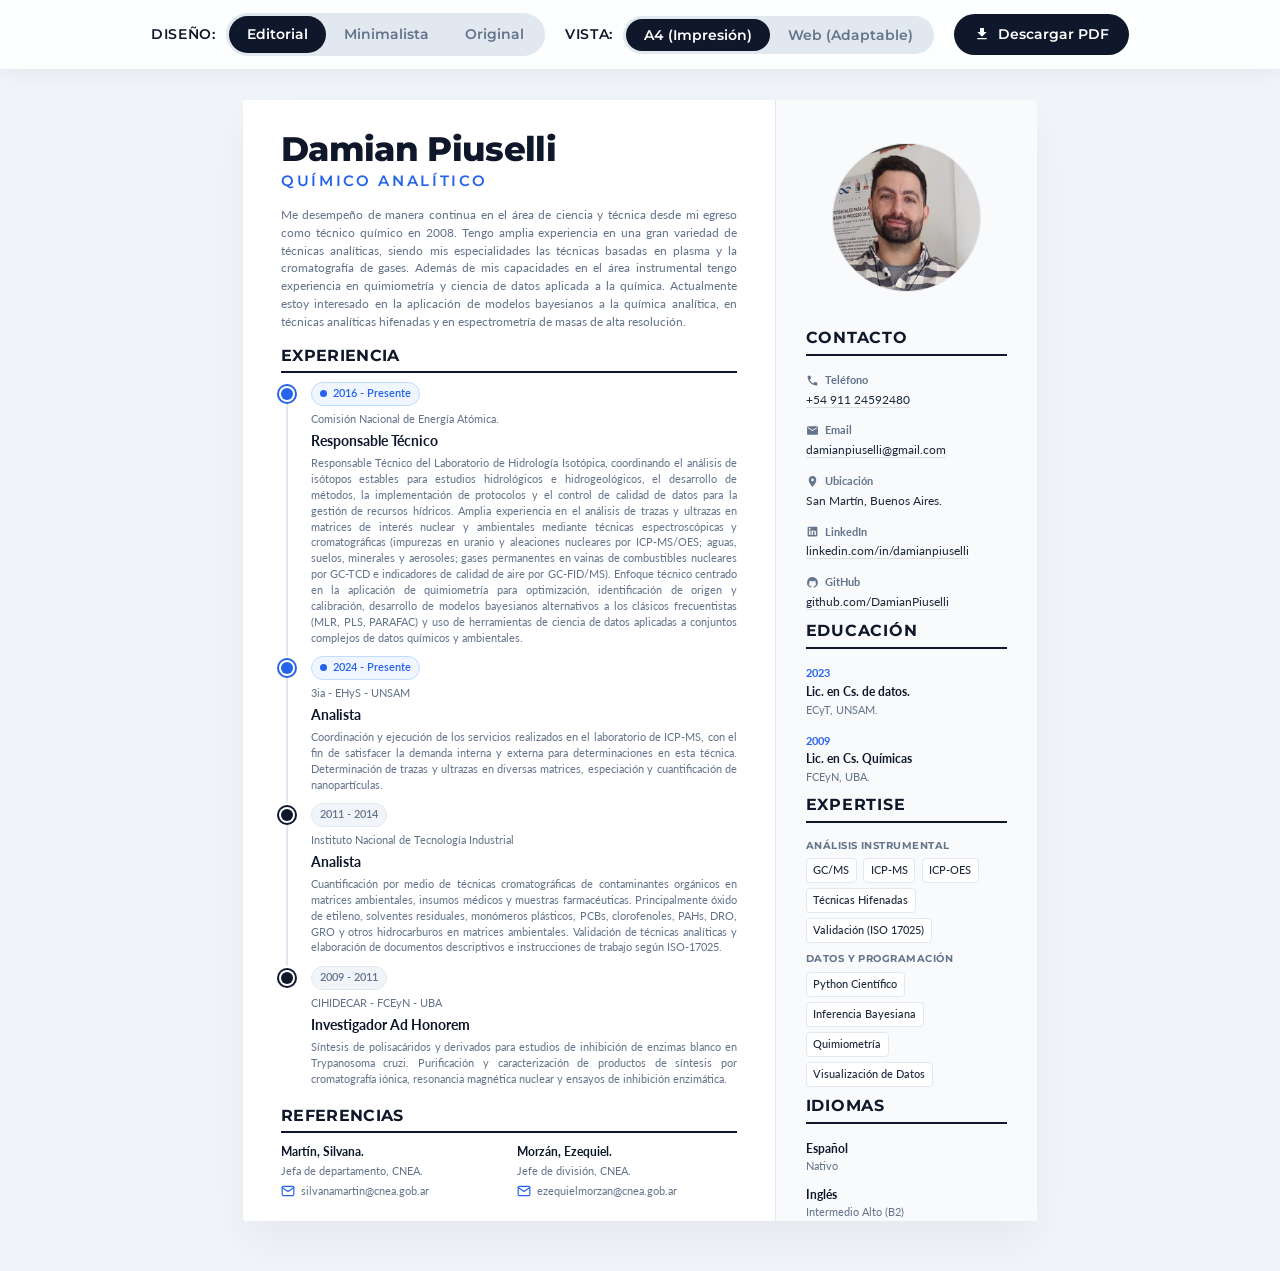
==== index.html @ 7c18640b "feat: update CNEA job title and description in all templates" ====
<!DOCTYPE html>
<html lang="es">
<head>
  <meta charset="UTF-8">
  <meta name="viewport" content="width=device-width, initial-scale=1.0">
  <title>Damian Piuselli - CV</title>
  <meta name="description" content="CV de Damian Piuselli - Químico Analítico. Formato editorial asimétrico de dos columnas limpias sin fondos pesados.">
  <meta name="author" content="Damian Piuselli">
  
  <!-- Fonts -->
  <link rel="preconnect" href="https://fonts.googleapis.com">
  <link rel="preconnect" href="https://fonts.gstatic.com" crossorigin>
  <link href="https://fonts.googleapis.com/css2?family=Lato:ital,wght@0,300;0,400;0,700;1,400&family=Montserrat:wght@400;500;600;700;800&display=swap" rel="stylesheet">
  
  <!-- Custom Stylesheet -->
  <link rel="stylesheet" href="style.css">
</head>
<body>

  <!-- Controls Panel (Hidden in print) -->
  <div class="control-panel no-print" id="controlPanel">
    <!-- Design Switcher -->
    <div class="control-group">
      <span class="control-label">Diseño:</span>
      <div class="view-switch">
        <a href="index.html" class="view-btn active" id="btnDesignEditorial">Editorial</a>
        <a href="cv_minimalist.html" class="view-btn" id="btnDesignMinimalist">Minimalista</a>
        <a href="cv_original.html" class="view-btn" id="btnDesignOriginal">Original</a>
      </div>
    </div>

    <!-- View Switcher -->
    <div class="control-group">
      <span class="control-label">Vista:</span>
      <div class="view-switch">
        <button class="view-btn active" id="btnA4" onclick="setViewMode('a4')">A4 (Impresión)</button>
        <button class="view-btn" id="btnWeb" onclick="setViewMode('web')">Web (Adaptable)</button>
      </div>
    </div>



    <!-- Download Button -->
    <a href="cv_editorial.pdf" download="Damian_Piuselli_CV_Editorial.pdf" class="btn-print">
      <svg viewBox="0 0 24 24">
        <path d="M19 9h-4V3H9v6H5l7 7 7-7zM5 18v2h14v-2H5z"/>
      </svg>
      Descargar PDF
    </a>
  </div>

  <!-- CV Wrapper (Controls size of preview/print) -->
  <div class="cv-wrapper mode-a4" id="cvWrapper">
    <main class="cv-container" id="cvContainer" style="font-size: 13.5px;">
      
      <!-- Main Content (Left Column) -->
      <section class="main-content">
        <div class="header-group">
          <!-- Header -->
          <header class="header">
            <h1>Damian Piuselli</h1>
            <div class="title">Químico Analítico</div>
          </header>
          
          <!-- Summary -->
          <p class="summary-text">
            Me desempeño de manera continua en el área de ciencia y técnica desde mi egreso como técnico químico en 2008. Tengo amplia experiencia en una gran variedad de técnicas analíticas, siendo mis especialidades las técnicas basadas en plasma y la cromatografía de gases. Además de mis capacidades en el área instrumental tengo experiencia en quimiometría y ciencia de datos aplicada a la química. Actualmente estoy interesado en la aplicación de modelos bayesianos a la química analítica, en técnicas analíticas hifenadas y en espectrometría de masas de alta resolución.
          </p>
        </div>
        
        <!-- Experience -->
        <section aria-labelledby="heading-experiencia">
          <h2>Experiencia</h2>
          
          <div class="timeline">
            <!-- Experience Item 1 -->
            <article class="timeline-item active-job">
              <div class="job-meta">
                <span class="job-date"><span class="active-badge"></span>2016 - Presente</span>
                <span class="job-company">Comisión Nacional de Energía Atómica.</span>
              </div>
              <h3 class="job-title">Responsable Técnico</h3>
              <p class="job-desc">
                Responsable Técnico del Laboratorio de Hidrología Isotópica, coordinando el análisis de isótopos estables para estudios hidrológicos e hidrogeológicos, el desarrollo de métodos, la implementación de protocolos y el control de calidad de datos para la gestión de recursos hídricos. Amplia experiencia en el análisis de trazas y ultrazas en matrices de interés nuclear y ambientales mediante técnicas espectroscópicas y cromatográficas (impurezas en uranio y aleaciones nucleares por ICP-MS/OES; aguas, suelos, minerales y aerosoles; gases permanentes en vainas de combustibles nucleares por GC-TCD e indicadores de calidad de aire por GC-FID/MS). Enfoque técnico centrado en la aplicación de quimiometría para optimización, identificación de origen y calibración, desarrollo de modelos bayesianos alternativos a los clásicos frecuentistas (MLR, PLS, PARAFAC) y uso de herramientas de ciencia de datos aplicadas a conjuntos complejos de datos químicos y ambientales.
              </p>
            </article>

            <!-- Experience Item 2 -->
            <article class="timeline-item active-job">
              <div class="job-meta">
                <span class="job-date"><span class="active-badge"></span>2024 - Presente</span>
                <span class="job-company">3ia - EHyS - UNSAM</span>
              </div>
              <h3 class="job-title">Analista</h3>
              <p class="job-desc">
                Coordinación y ejecución de los servicios realizados en el laboratorio de ICP-MS, con el fin de satisfacer la demanda interna y externa para determinaciones en esta técnica. Determinación de trazas y ultrazas en diversas matrices, especiación y cuantificación de nanopartículas.
              </p>
            </article>

            <!-- Experience Item 3 -->
            <article class="timeline-item">
              <div class="job-meta">
                <span class="job-date">2011 - 2014</span>
                <span class="job-company">Instituto Nacional de Tecnología Industrial</span>
              </div>
              <h3 class="job-title">Analista</h3>
              <p class="job-desc">
                Cuantificación por medio de técnicas cromatográficas de contaminantes orgánicos en matrices ambientales, insumos médicos y muestras farmacéuticas. Principalmente óxido de etileno, solventes residuales, monómeros plásticos, PCBs, clorofenoles, PAHs, DRO, GRO y otros hidrocarburos en matrices ambientales. Validación de técnicas analíticas y elaboración de documentos descriptivos e instrucciones de trabajo según ISO-17025.
              </p>
            </article>

            <!-- Experience Item 4 -->
            <article class="timeline-item">
              <div class="job-meta">
                <span class="job-date">2009 - 2011</span>
                <span class="job-company">CIHIDECAR - FCEyN - UBA</span>
              </div>
              <h3 class="job-title">Investigador Ad Honorem</h3>
              <p class="job-desc">
                Síntesis de polisacáridos y derivados para estudios de inhibición de enzimas blanco en Trypanosoma cruzi. Purificación y caracterización de productos de síntesis por cromatografía iónica, resonancia magnética nuclear y ensayos de inhibición enzimática.
              </p>
            </article>
          </div>
        </section>
        
        <!-- References -->
        <section aria-labelledby="heading-referencias">
          <h2>Referencias</h2>
          <div class="references-grid">
            <div class="ref-item">
              <div class="ref-name">Martín, Silvana.</div>
              <div class="ref-role">Jefa de departamento, CNEA.</div>
              <div class="ref-email">
                <svg class="ref-email-icon" viewBox="0 0 24 24"><path d="M4 4h16c1.1 0 2 .9 2 2v12c0 1.1-.9 2-2 2H4c-1.1 0-2-.9-2-2V6c0-1.1.9-2 2-2z"></path><polyline points="22,6 12,13 2,6"></polyline></svg>
                <a href="mailto:silvanamartin@cnea.gob.ar">silvanamartin@cnea.gob.ar</a>
              </div>
            </div>
            
            <div class="ref-item">
              <div class="ref-name">Morzán, Ezequiel.</div>
              <div class="ref-role">Jefe de división, CNEA.</div>
              <div class="ref-email">
                <svg class="ref-email-icon" viewBox="0 0 24 24"><path d="M4 4h16c1.1 0 2 .9 2 2v12c0 1.1-.9 2-2 2H4c-1.1 0-2-.9-2-2V6c0-1.1.9-2 2-2z"></path><polyline points="22,6 12,13 2,6"></polyline></svg>
                <a href="mailto:ezequielmorzan@cnea.gob.ar">ezequielmorzan@cnea.gob.ar</a>
              </div>
            </div>
          </div>
        </section>
      </section>

      <!-- Sidebar (Right Column) -->
      <aside class="sidebar">
        <!-- Profile picture -->
        <div class="profile-container">
          <img src="profile.png" alt="Damian Piuselli" class="profile-pic">
        </div>
        
        <!-- Contact Information -->
        <section aria-labelledby="heading-contacto">
          <h2 id="heading-contacto">Contacto</h2>
          
          <div class="contact-item">
            <div class="contact-label">
              <svg class="contact-icon" viewBox="0 0 24 24"><path d="M6.62 10.79c1.44 2.83 3.76 5.14 6.59 6.59l2.2-2.2c.27-.27.67-.36 1.02-.24 1.12.37 2.33.57 3.57.57.55 0 1 .45 1 1V20c0 .55-.45 1-1 1-9.39 0-17-7.61-17-17 0-.55.45-1 1-1h3.5c.55 0 1 .45 1 1 0 1.25.2 2.45.57 3.57.11.35.03.74-.25 1.02l-2.2 2.2z"/></svg>
              <span>Teléfono</span>
            </div>
            <div class="contact-val">
              <a href="tel:+5491124592480" class="copy-link" data-copy="+54 911 24592480" title="Click para copiar">+54 911 24592480</a>
            </div>
          </div>
          
          <div class="contact-item">
            <div class="contact-label">
              <svg class="contact-icon" viewBox="0 0 24 24"><path d="M20 4H4c-1.1 0-1.99.9-1.99 2L2 18c0 1.1.9 2 2 2h16c1.1 0 2-.9 2-2V6c0-1.1-.9-2-2-2zm0 4l-8 5-8-5V6l8 5 8-5v2z"/></svg>
              <span>Email</span>
            </div>
            <div class="contact-val">
              <a href="mailto:damianpiuselli@gmail.com" class="copy-link" data-copy="damianpiuselli@gmail.com" title="Click para copiar">damianpiuselli@gmail.com</a>
            </div>
          </div>
          
          <div class="contact-item">
            <div class="contact-label">
              <svg class="contact-icon" viewBox="0 0 24 24"><path d="M12 2C8.13 2 5 5.13 5 9c0 5.25 7 13 7 13s7-7.75 7-13c0-3.87-3.13-7-7-7zm0 9.5c-1.38 0-2.5-1.12-2.5-2.5s1.12-2.5 2.5-2.5 2.5 1.12 2.5 2.5-1.12 2.5-2.5 2.5z"/></svg>
              <span>Ubicación</span>
            </div>
            <div class="contact-val">San Martín, Buenos Aires.</div>
          </div>

          <div class="contact-item">
            <div class="contact-label">
              <svg class="contact-icon" viewBox="0 0 24 24"><path d="M19 3a2 2 0 0 1 2 2v14a2 2 0 0 1-2 2H5a2 2 0 0 1-2-2V5a2 2 0 0 1 2-2h14m-.5 15.5v-5.3a3.26 3.26 0 0 0-3.26-3.26c-.85 0-1.84.52-2.32 1.3v-1.11h-2.79v8.37h2.79v-4.93c0-.77.62-1.4 1.39-1.4a1.4 1.4 0 0 1 1.4 1.4v4.93h2.79M6.88 8.56a1.68 1.68 0 0 0 1.68-1.68c0-.93-.75-1.69-1.68-1.69a1.69 1.69 0 0 0-1.69 1.69c0 .93.76 1.68 1.69 1.68m1.39 9.94v-8.37H5.5v8.37h2.77z"/></svg>
              <span>LinkedIn</span>
            </div>
            <div class="contact-val">
              <a href="https://www.linkedin.com/in/damianpiuselli" target="_blank">linkedin.com/in/damianpiuselli</a>
            </div>
          </div>

          <div class="contact-item">
            <div class="contact-label">
              <svg class="contact-icon" viewBox="0 0 24 24"><path d="M12 2a10 10 0 0 0-3.16 19.49c.5.1.68-.22.68-.48l-.01-1.7c-2.78.6-3.37-1.34-3.37-1.34-.46-1.16-1.11-1.47-1.11-1.47-.9-.62.07-.6.07-.6 1 .07 1.53 1.03 1.53 1.03.9 1.52 2.34 1.07 2.91.83.1.65.35 1.09.63 1.34-2.22-.25-4.55-1.11-4.55-4.92 0-1.11.38-2 1.03-2.71-.1-.25-.45-1.29.1-2.64 0 0 .84-.27 2.75 1.02.79-.22 1.65-.33 2.5-.33.85 0 1.71.11 2.5.33 1.91-1.29 2.75-1.02 2.75-1.02.55 1.35.2 2.39.1 2.64.65.71 1.03 1.6 1.03 2.71 0 3.82-2.34 4.66-4.57 4.91.36.31.69.92.69 1.85V21c0 .27.16.59.67.5C19.14 20.16 22 16.42 22 12A10 10 0 0 0 12 2z"/></svg>
              <span>GitHub</span>
            </div>
            <div class="contact-val">
              <a href="https://github.com/DamianPiuselli" target="_blank">github.com/DamianPiuselli</a>
            </div>
          </div>
        </section>
        
        <!-- Education -->
        <section aria-labelledby="heading-educacion">
          <h2 id="heading-educacion">Educación</h2>
          
          <div class="education-item">
            <div class="edu-year">2023</div>
            <div class="edu-degree">Lic. en Cs. de datos.</div>
            <div class="edu-school">ECyT, UNSAM.</div>
          </div>
          
          <div class="education-item">
            <div class="edu-year">2009</div>
            <div class="edu-degree">Lic. en Cs. Químicas</div>
            <div class="edu-school">FCEyN, UBA.</div>
          </div>
        </section>
        
        <!-- Expertise -->
        <section aria-labelledby="heading-expertise">
          <h2 id="heading-expertise">Expertise</h2>
          
          <div class="expertise-category">Análisis Instrumental</div>
          <div class="expertise-tags">
            <span class="tag">GC/MS</span>
            <span class="tag">ICP-MS</span>
            <span class="tag">ICP-OES</span>
            <span class="tag">Técnicas Hifenadas</span>
            <span class="tag">Validación (ISO 17025)</span>
          </div>
          
          <div class="expertise-category">Datos y Programación</div>
          <div class="expertise-tags">
            <span class="tag">Python Científico</span>
            <span class="tag">Inferencia Bayesiana</span>
            <span class="tag">Quimiometría</span>
            <span class="tag">Visualización de Datos</span>
          </div>
        </section>
        
        <!-- Languages -->
        <section aria-labelledby="heading-lenguaje">
          <h2 id="heading-lenguaje">Idiomas</h2>
          <div class="language-item">
            <div class="lang-name">Español</div>
            <div class="lang-level">Nativo</div>
          </div>
          <div class="language-item">
            <div class="lang-name">Inglés</div>
            <div class="lang-level">Intermedio Alto (B2)</div>
          </div>
        </section>
      </aside>
      
    </main>
  </div>

  <!-- Javascript for UI controls -->
  <script>
    const wrapper = document.getElementById('cvWrapper');
    const container = document.getElementById('cvContainer');

    // View mode switching
    function setViewMode(mode) {
      document.getElementById('btnA4').classList.toggle('active', mode === 'a4');
      document.getElementById('btnWeb').classList.toggle('active', mode === 'web');
      
      if (mode === 'a4') {
        wrapper.className = 'cv-wrapper mode-a4';
      } else {
        wrapper.className = 'cv-wrapper mode-web';
      }
    }


    // Copy to clipboard functionality
    document.querySelectorAll('.copy-link').forEach(link => {
      link.addEventListener('click', (e) => {
        e.preventDefault();
        const textToCopy = link.getAttribute('data-copy');
        navigator.clipboard.writeText(textToCopy).then(() => {
          showToast('¡Copiado al portapapeles!');
        }).catch(err => {
          console.error('Error al copiar: ', err);
        });
      });
    });

    function showToast(message) {
      document.querySelectorAll('.copy-toast').forEach(t => t.remove());
      
      const toast = document.createElement('div');
      toast.className = 'copy-toast no-print';
      toast.innerHTML = `
        <svg width="16" height="16" fill="none" stroke="currentColor" stroke-width="2" stroke-linecap="round" stroke-linejoin="round" viewBox="0 0 24 24" style="flex-shrink:0;">
          <polyline points="20 6 9 17 4 12"></polyline>
        </svg>
        <span>${message}</span>
      `;
      document.body.appendChild(toast);
      
      setTimeout(() => {
        toast.remove();
      }, 2000);
    }
  </script>
</body>
</html>
---- style.css ----
/* 
   CV Editorial Asimétrico (2 Columnas Limpias) - Stylesheet
   Author: Damian Piuselli (HTML/CSS conversion)
*/

:root {
  /* Color Palette */
  --primary-color: #0F172A; /* Slate 900 (Dark Slate) */
  --text-dark: #1E293B; /* Slate 800 */
  --text-muted: #64748B; /* Slate 500 */
  --sidebar-bg: #F8FAFC; /* Slate 50 (Very light gray-blue) */
  --sidebar-border: #E2E8F0; /* Slate 200 */
  --accent-color: #2563EB; /* Blue 600 (Vibrant active status) */
  --timeline-line: #E2E8F0;
  
  /* Typography */
  --font-headings: 'Montserrat', sans-serif;
  --font-body: 'Lato', sans-serif;

  /* UI controls theme */
  --control-bg: rgba(255, 255, 255, 0.85);
  --control-border: rgba(0, 0, 0, 0.08);
}

* {
  margin: 0;
  padding: 0;
  box-sizing: border-box;
}

body {
  background-color: #F1F5F9;
  font-family: var(--font-body);
  color: var(--text-dark);
  line-height: 1.5;
  display: flex;
  flex-direction: column;
  align-items: center;
  padding-top: 80px; /* Space for control panel */
}

/* Control Panel (Hidden in print) */
.control-panel {
  position: fixed;
  top: 0;
  left: 0;
  right: 0;
  height: 70px;
  background: rgba(255, 255, 255, 0.85);
  backdrop-filter: blur(10px);
  -webkit-backdrop-filter: blur(10px);
  border-bottom: 1px solid var(--control-border);
  display: flex;
  justify-content: center;
  align-items: center;
  gap: 20px;
  padding: 0 20px;
  z-index: 1000;
  box-shadow: 0 4px 20px rgba(0, 0, 0, 0.05);
}

.control-group {
  display: flex;
  align-items: center;
  gap: 10px;
}

.control-label {
  font-family: var(--font-headings);
  font-size: 0.85rem;
  font-weight: 600;
  color: var(--primary-color);
  text-transform: uppercase;
  letter-spacing: 0.05em;
}

/* Switcher / Slider / Print button */
.view-switch {
  display: flex;
  background: #E2E8F0;
  padding: 3px;
  border-radius: 30px;
}

.view-btn {
  background: none;
  border: none;
  padding: 8px 18px;
  font-family: var(--font-headings);
  font-size: 0.85rem;
  font-weight: 600;
  color: var(--text-muted);
  cursor: pointer;
  border-radius: 20px;
  transition: all 0.25s ease;
  text-decoration: none;
  display: inline-block;
}

.view-btn.active {
  background: var(--primary-color);
  color: #FFFFFF;
}

.slider-container {
  display: flex;
  align-items: center;
  gap: 12px;
  background: #E2E8F0;
  padding: 8px 15px;
  border-radius: 30px;
}

.font-slider {
  -webkit-appearance: none;
  width: 120px;
  height: 6px;
  border-radius: 3px;
  background: rgba(0, 0, 0, 0.1);
  outline: none;
}

.font-slider::-webkit-slider-thumb {
  -webkit-appearance: none;
  width: 16px;
  height: 16px;
  border-radius: 50%;
  background: var(--primary-color);
  cursor: pointer;
}

.slider-val {
  font-family: var(--font-headings);
  font-size: 0.85rem;
  font-weight: 600;
  min-width: 40px;
  text-align: right;
}

.btn-print {
  background: var(--primary-color);
  color: #FFFFFF;
  border: none;
  padding: 10px 20px;
  border-radius: 30px;
  font-family: var(--font-headings);
  font-size: 0.85rem;
  font-weight: 600;
  cursor: pointer;
  display: flex;
  align-items: center;
  gap: 8px;
  transition: all 0.2s;
  text-decoration: none;
}

.btn-print:hover {
  transform: translateY(-1px);
}

.btn-print svg {
  fill: currentColor;
  width: 16px;
  height: 16px;
}

/* Print Help Drawer */
.help-drawer {
  background: rgba(255, 255, 255, 0.96);
  backdrop-filter: blur(10px);
  -webkit-backdrop-filter: blur(10px);
  border: 1px solid var(--control-border);
  border-top: none;
  padding: 1.4em;
  width: 90%;
  max-width: 500px;
  border-radius: 0 0 12px 12px;
  box-shadow: 0 10px 25px rgba(0, 0, 0, 0.08);
  position: fixed;
  top: 70px;
  left: 50%;
  transform: translateX(-50%);
  z-index: 999;
  animation: slideDown 0.3s ease forwards;
}

@keyframes slideDown {
  from { opacity: 0; transform: translate(-50%, -10px); }
  to { opacity: 1; transform: translate(-50%, 0); }
}

.help-drawer h3 {
  font-family: var(--font-headings);
  font-size: 0.95rem;
  margin-bottom: 0.8em;
  color: var(--primary-color);
}

.help-drawer ul {
  list-style-type: none;
}

.help-drawer li {
  font-size: 0.82rem;
  margin-bottom: 0.6em;
  position: relative;
  padding-left: 1.5em;
}

.help-drawer li::before {
  content: "✓";
  position: absolute;
  left: 0;
  color: var(--accent-color);
  font-weight: 700;
}

/* CV Main Container Wrapper */
.cv-wrapper {
  margin: 20px auto 50px auto;
  transition: transform 0.4s cubic-bezier(0.4, 0, 0.2, 1), opacity 0.4s cubic-bezier(0.4, 0, 0.2, 1), box-shadow 0.4s cubic-bezier(0.4, 0, 0.2, 1);
  animation: fadeIn 0.8s ease forwards;
}

@keyframes fadeIn {
  from { opacity: 0; transform: translateY(15px); }
  to { opacity: 1; transform: translateY(0); }
}

.cv-container {
  background: #FFFFFF;
  display: flex;
  width: 100%;
  box-shadow: 0 20px 45px rgba(0, 0, 0, 0.05);
  position: relative;
  overflow: hidden;
  box-sizing: border-box;
  transition: font-size 0.25s ease-out;
}

/* View Modes */
.mode-a4 {
  width: 210mm;
  height: 296.5mm;
  max-width: 210mm;
  min-height: 296.5mm;
  border-radius: 4px;
}

.mode-a4 .cv-container {
  height: 100%;
  border-radius: 4px;
}

.mode-web {
  width: 95%;
  max-width: 1000px;
  border-radius: 12px;
}

.mode-web .cv-container {
  border-radius: 12px;
}

/* Two columns layout (Main Content on left, Sidebar on right) */
.main-content {
  width: 67%;
  background-color: #FFFFFF;
  padding: 2.2em 2.8em;
  display: flex;
  flex-direction: column;
  justify-content: flex-start;
  box-sizing: border-box;
}

.sidebar {
  width: 33%;
  background-color: var(--sidebar-bg);
  border-left: 1px solid var(--sidebar-border);
  padding: 3.2em 2.2em;
  display: flex;
  flex-direction: column;
  justify-content: flex-start;
  box-sizing: border-box;
}

/* Force height and spacing in A4 mode */
.mode-a4 .sidebar {
  height: 100%;
  justify-content: space-between;
}

.mode-a4 .main-content {
  height: 100%;
  justify-content: flex-start;
}

/* --- SIDEBAR COMPONENTS --- */

.profile-container {
  display: flex;
  justify-content: center;
  margin-bottom: 2em;
}

.profile-pic {
  width: 11em;
  height: 11em;
  border-radius: 50%;
  object-fit: cover;
  border: 1px solid var(--sidebar-border);
  display: block;
}

/* Headings */
.sidebar h2 {
  font-family: var(--font-headings);
  font-size: 1.15em;
  font-weight: 700;
  text-transform: uppercase;
  color: var(--primary-color);
  letter-spacing: 0.05em;
  border-bottom: 2px solid var(--primary-color);
  padding-bottom: 0.3em;
  margin-top: 1.5em;
  margin-bottom: 1em;
}

.sidebar h2:first-of-type {
  margin-top: 0.5em;
}

/* Contact items */
.contact-item {
  margin-bottom: 1em;
}

.contact-item:last-child {
  margin-bottom: 0;
}

.contact-label {
  font-size: 0.82em;
  font-weight: 700;
  color: var(--text-muted);
  margin-bottom: 0.2em;
  display: flex;
  align-items: center;
  gap: 6px;
}

.contact-icon {
  width: 13px;
  height: 13px;
  fill: currentColor;
}

.contact-val {
  font-size: 0.9em;
  color: var(--text-dark);
  word-break: break-all;
}

.contact-val a {
  color: var(--text-dark);
  text-decoration: none;
  border-bottom: 1px solid rgba(0, 0, 0, 0.1);
  display: inline;
  word-break: break-all;
  transition: all 0.25s ease;
}

.contact-val a:hover {
  border-color: var(--accent-color);
  color: var(--accent-color);
  transform: translateX(2px);
}

/* Education items */
.education-item {
  margin-bottom: 1em;
}

.education-item:last-child {
  margin-bottom: 0;
}

.edu-year {
  font-size: 0.85em;
  font-weight: 700;
  color: var(--accent-color);
  margin-bottom: 0.1em;
}

.edu-degree {
  font-size: 0.9em;
  font-weight: 700;
  color: var(--primary-color);
}

.edu-school {
  font-size: 0.85em;
  color: var(--text-muted);
}

/* Expertise sub-sections & tags */
.expertise-category {
  font-family: var(--font-headings);
  font-size: 0.72em;
  font-weight: 700;
  text-transform: uppercase;
  color: var(--text-muted);
  margin-top: 1em;
  margin-bottom: 0.5em;
  letter-spacing: 0.05em;
}

.expertise-category:first-of-type {
  margin-top: 0.4em;
}

.expertise-tags {
  display: flex;
  flex-wrap: wrap;
  gap: 0.4em 0.5em;
}

.tag {
  font-size: 0.8em;
  color: var(--text-dark);
  background-color: #FFFFFF;
  border: 1px solid var(--sidebar-border);
  padding: 0.3em 0.6em;
  border-radius: 4px;
  font-weight: 500;
  transition: all 0.2s;
}

.tag:hover {
  background-color: var(--primary-color);
  color: #FFFFFF;
  border-color: var(--primary-color);
  transform: translateY(-2px);
  box-shadow: 0 4px 6px rgba(0, 0, 0, 0.08);
}

/* Languages */
.language-item {
  margin-bottom: 0.8em;
}

.language-item:last-child {
  margin-bottom: 0;
}

.lang-name {
  font-size: 0.9em;
  font-weight: 700;
  color: var(--primary-color);
}

.lang-level {
  font-size: 0.82em;
  color: var(--text-muted);
}

/* --- MAIN CONTENT COMPONENTS --- */

.header {
  margin-bottom: 1em;
}

.header h1 {
  font-family: var(--font-headings);
  font-size: 2.5em;
  font-weight: 800;
  color: var(--primary-color);
  line-height: 1.1;
  margin-bottom: 0.1em;
  letter-spacing: -0.02em;
}

.header .title {
  font-family: var(--font-headings);
  font-size: 1.1em;
  font-weight: 600;
  color: var(--accent-color);
  letter-spacing: 0.18em;
  text-transform: uppercase;
}

.summary-text {
  font-size: 0.88em;
  color: var(--text-muted);
  line-height: 1.5;
  text-align: justify;
  margin-bottom: 1em;
}

/* Content Headings */
.main-content h2 {
  font-family: var(--font-headings);
  font-size: 1.22em;
  font-weight: 700;
  color: var(--primary-color);
  border-bottom: 2px solid var(--primary-color);
  padding-bottom: 0.2em;
  margin-top: 1.1em;
  margin-bottom: 0.6em;
  letter-spacing: 0.02em;
  text-transform: uppercase;
}

.main-content h2:first-of-type {
  margin-top: 0;
}

/* Timeline Layout */
.timeline {
  display: flex;
  flex-direction: column;
}

.timeline-item {
  position: relative;
  padding-left: 2.2em;
  padding-bottom: 0.8em;
  transition: transform 0.25s cubic-bezier(0.4, 0, 0.2, 1);
}

.timeline-item:last-child {
  padding-bottom: 0;
}

/* Hover action */
@media screen {
  .timeline-item:hover {
    transform: translateX(4px);
  }
}

/* Line and dots */
.timeline-item::after {
  content: '';
  position: absolute;
  left: 5px;
  top: 0.45em;
  bottom: 0;
  width: 2px;
  background-color: var(--timeline-line);
  z-index: 1;
}

.timeline-item:last-child::after {
  display: none;
}

.timeline-item::before {
  content: '';
  position: absolute;
  left: 0;
  top: 0.45em;
  width: 12px;
  height: 12px;
  border-radius: 50%;
  background-color: var(--primary-color);
  box-shadow: 0 0 0 2px #FFFFFF, 0 0 0 4px var(--primary-color);
  z-index: 2;
  transition: background-color 0.3s, box-shadow 0.3s;
}

/* Highlight Active Jobs */
.timeline-item.active-job::before {
  background-color: var(--accent-color);
  box-shadow: 0 0 0 2px #FFFFFF, 0 0 0 4px var(--accent-color);
}

.active-badge {
  display: inline-block;
  width: 7px;
  height: 7px;
  background-color: var(--accent-color);
  border-radius: 50%;
  margin-right: 6px;
  margin-bottom: 1px;
  vertical-align: middle;
  animation: pulseGlow 2s infinite;
}

@keyframes pulseGlow {
  0% { transform: scale(0.95); box-shadow: 0 0 0 0 rgba(37, 99, 235, 0.7); }
  70% { transform: scale(1); box-shadow: 0 0 0 5px rgba(37, 99, 235, 0); }
  100% { transform: scale(0.95); box-shadow: 0 0 0 0 rgba(37, 99, 235, 0); }
}

.job-meta {
  display: flex;
  flex-direction: column;
  margin-bottom: 0.3em;
}

.job-date {
  font-size: 0.78em;
  font-weight: 600;
  color: var(--text-muted);
  background-color: #F1F5F9;
  border: 1px solid #E2E8F0;
  padding: 3px 8px;
  border-radius: 12px;
  display: inline-flex;
  align-items: center;
  width: fit-content;
  margin-bottom: 4px;
  transition: all 0.2s;
}

.timeline-item.active-job .job-date {
  background-color: #EFF6FF;
  color: var(--accent-color);
  border-color: #BFDBFE;
}

.job-company {
  font-size: 0.85em;
  color: var(--text-muted);
}

.job-title {
  font-size: 1em;
  font-weight: 700;
  color: var(--primary-color);
  margin-bottom: 0.25em;
}

.job-desc {
  font-size: 0.84em;
  color: var(--text-muted);
  line-height: 1.4;
  text-align: justify;
}

/* References */
.main-content section[aria-labelledby="heading-referencias"] {
  margin-top: 1.2em;
}

.references-grid {
  display: grid;
  grid-template-columns: 1fr 1fr;
  gap: 1.2em;
}

.ref-item {
  font-size: 0.85em;
}

.ref-name {
  font-size: 1.05em;
  font-weight: 700;
  color: var(--primary-color);
  margin-bottom: 0.15em;
}

.ref-role {
  color: var(--text-muted);
  margin-bottom: 0.1em;
}

.ref-email {
  color: var(--text-muted);
  display: flex;
  align-items: center;
  margin-top: 2px;
}

.ref-email-icon {
  width: 14px;
  height: 14px;
  fill: none;
  stroke: var(--accent-color);
  stroke-width: 2;
  stroke-linecap: round;
  stroke-linejoin: round;
  margin-right: 6px;
  flex-shrink: 0;
  display: inline-block;
  vertical-align: middle;
}

.ref-email a {
  color: var(--text-muted);
  text-decoration: none;
  border-bottom: 1px solid transparent;
  transition: border-color 0.2s;
}

.ref-email a:hover {
  border-color: var(--text-muted);
}

/* --- RESPONSIVE STYLES (WEB ONLY) --- */
@media screen and (max-width: 768px) {
  body {
    padding-top: 90px;
  }
  
  .control-panel {
    flex-wrap: wrap;
    height: auto;
    padding: 10px;
    gap: 10px;
  }
  
  .mode-web .cv-container {
    flex-direction: column;
  }
  
  .mode-web .sidebar {
    width: 100%;
    border-left: none;
    border-top: 1px solid var(--sidebar-border);
    padding: 2.5em 2em;
  }
  
  .mode-web .main-content {
    width: 100%;
    padding: 2.5em 2em;
  }
  
  .mode-web .references-grid {
    grid-template-columns: 1fr;
    gap: 1.5em;
  }
}

/* --- PRINT MEDIA STYLES --- */
@media print {
  *, *::before, *::after {
    transition: none !important;
    animation: none !important;
  }

  @page {
    size: A4 portrait;
    margin: 0;
  }
  
  html, body {
    height: 100% !important;
    overflow: hidden !important;
  }
  
  body {
    background-color: #FFFFFF !important;
    margin: 0 !important;
    padding: 0 !important;
    -webkit-print-color-adjust: exact !important;
    print-color-adjust: exact !important;
  }
  
  .no-print {
    display: none !important;
  }
  
  .cv-wrapper {
    margin: 0 !important;
    padding: 0 !important;
    width: 100% !important;
    height: 100% !important;
    max-width: 100% !important;
    box-shadow: none !important;
    page-break-after: avoid !important;
    page-break-inside: avoid !important;
  }
  
  .cv-container {
    box-shadow: none !important;
    border-radius: 0 !important;
    width: 100% !important;
    height: 100% !important;
    page-break-after: avoid !important;
    page-break-inside: avoid !important;
  }
  
  .sidebar {
    width: 33% !important;
    height: 100% !important;
    background-color: var(--sidebar-bg) !important;
    border-left: 1px solid var(--sidebar-border) !important;
    -webkit-print-color-adjust: exact !important;
    print-color-adjust: exact !important;
    justify-content: space-between !important;
  }
  
  .main-content {
    width: 67% !important;
    height: 100% !important;
    background-color: #FFFFFF !important;
    justify-content: space-between !important;
  }
  
  .active-badge {
    display: none !important;
  }
  
  .timeline-item::before {
    background-color: var(--primary-color) !important;
    box-shadow: 0 0 0 2px #FFFFFF, 0 0 0 4px var(--primary-color) !important;
  }
  
  .timeline-item.active-job::before {
    background-color: var(--accent-color) !important;
    box-shadow: 0 0 0 2px #FFFFFF, 0 0 0 4px var(--accent-color) !important;
  }
}

/* Copy-to-clipboard interactivity */
.copy-link {
  position: relative;
  cursor: pointer;
  transition: opacity 0.2s;
}

.copy-link:hover {
  opacity: 0.8;
  text-decoration: underline;
}

/* Toast styling */
.copy-toast {
  position: fixed;
  bottom: 20px;
  right: 20px;
  background-color: var(--primary-color, #1e293b);
  color: #ffffff;
  padding: 10px 18px;
  border-radius: 30px;
  font-family: var(--font-headings), sans-serif;
  font-size: 0.85rem;
  font-weight: 600;
  box-shadow: 0 4px 15px rgba(0, 0, 0, 0.15);
  z-index: 9999;
  animation: toastFadeIn 0.3s ease-out, toastFadeOut 0.3s ease-in 1.7s forwards;
  pointer-events: none;
  display: flex;
  align-items: center;
  gap: 8px;
}

@keyframes toastFadeIn {
  from { opacity: 0; transform: translateY(10px); }
  to { opacity: 1; transform: translateY(0); }
}

@keyframes toastFadeOut {
  from { opacity: 1; transform: translateY(0); }
  to { opacity: 0; transform: translateY(10px); }
}
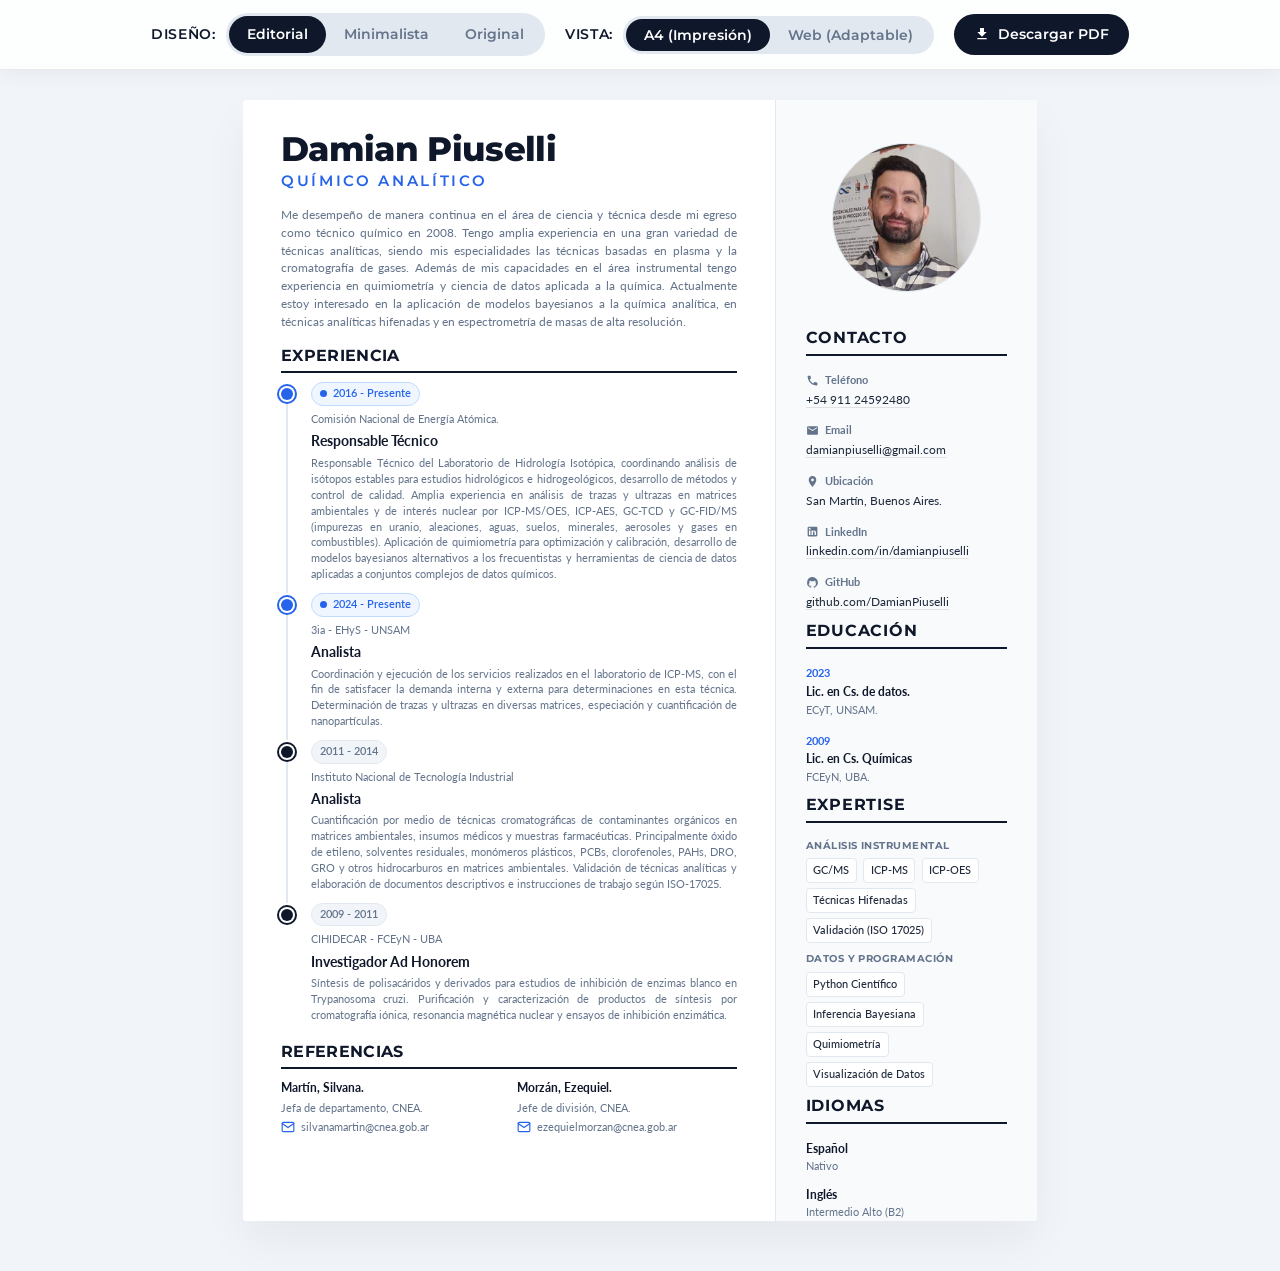
==== commit dff88742: "chore: shorten CNEA description to prevent A4 page overflow" ====
--- a/index.html
+++ b/index.html
@@ -81,7 +81,7 @@
               </div>
               <h3 class="job-title">Responsable Técnico</h3>
               <p class="job-desc">
-                Responsable Técnico del Laboratorio de Hidrología Isotópica, coordinando el análisis de isótopos estables para estudios hidrológicos e hidrogeológicos, el desarrollo de métodos, la implementación de protocolos y el control de calidad de datos para la gestión de recursos hídricos. Amplia experiencia en el análisis de trazas y ultrazas en matrices de interés nuclear y ambientales mediante técnicas espectroscópicas y cromatográficas (impurezas en uranio y aleaciones nucleares por ICP-MS/OES; aguas, suelos, minerales y aerosoles; gases permanentes en vainas de combustibles nucleares por GC-TCD e indicadores de calidad de aire por GC-FID/MS). Enfoque técnico centrado en la aplicación de quimiometría para optimización, identificación de origen y calibración, desarrollo de modelos bayesianos alternativos a los clásicos frecuentistas (MLR, PLS, PARAFAC) y uso de herramientas de ciencia de datos aplicadas a conjuntos complejos de datos químicos y ambientales.
+                Responsable Técnico del Laboratorio de Hidrología Isotópica, coordinando análisis de isótopos estables para estudios hidrológicos e hidrogeológicos, desarrollo de métodos y control de calidad. Amplia experiencia en análisis de trazas y ultrazas en matrices ambientales y de interés nuclear por ICP-MS/OES, ICP-AES, GC-TCD y GC-FID/MS (impurezas en uranio, aleaciones, aguas, suelos, minerales, aerosoles y gases en combustibles). Aplicación de quimiometría para optimización y calibración, desarrollo de modelos bayesianos alternativos a los frecuentistas y herramientas de ciencia de datos aplicadas a conjuntos complejos de datos químicos.
               </p>
             </article>
 
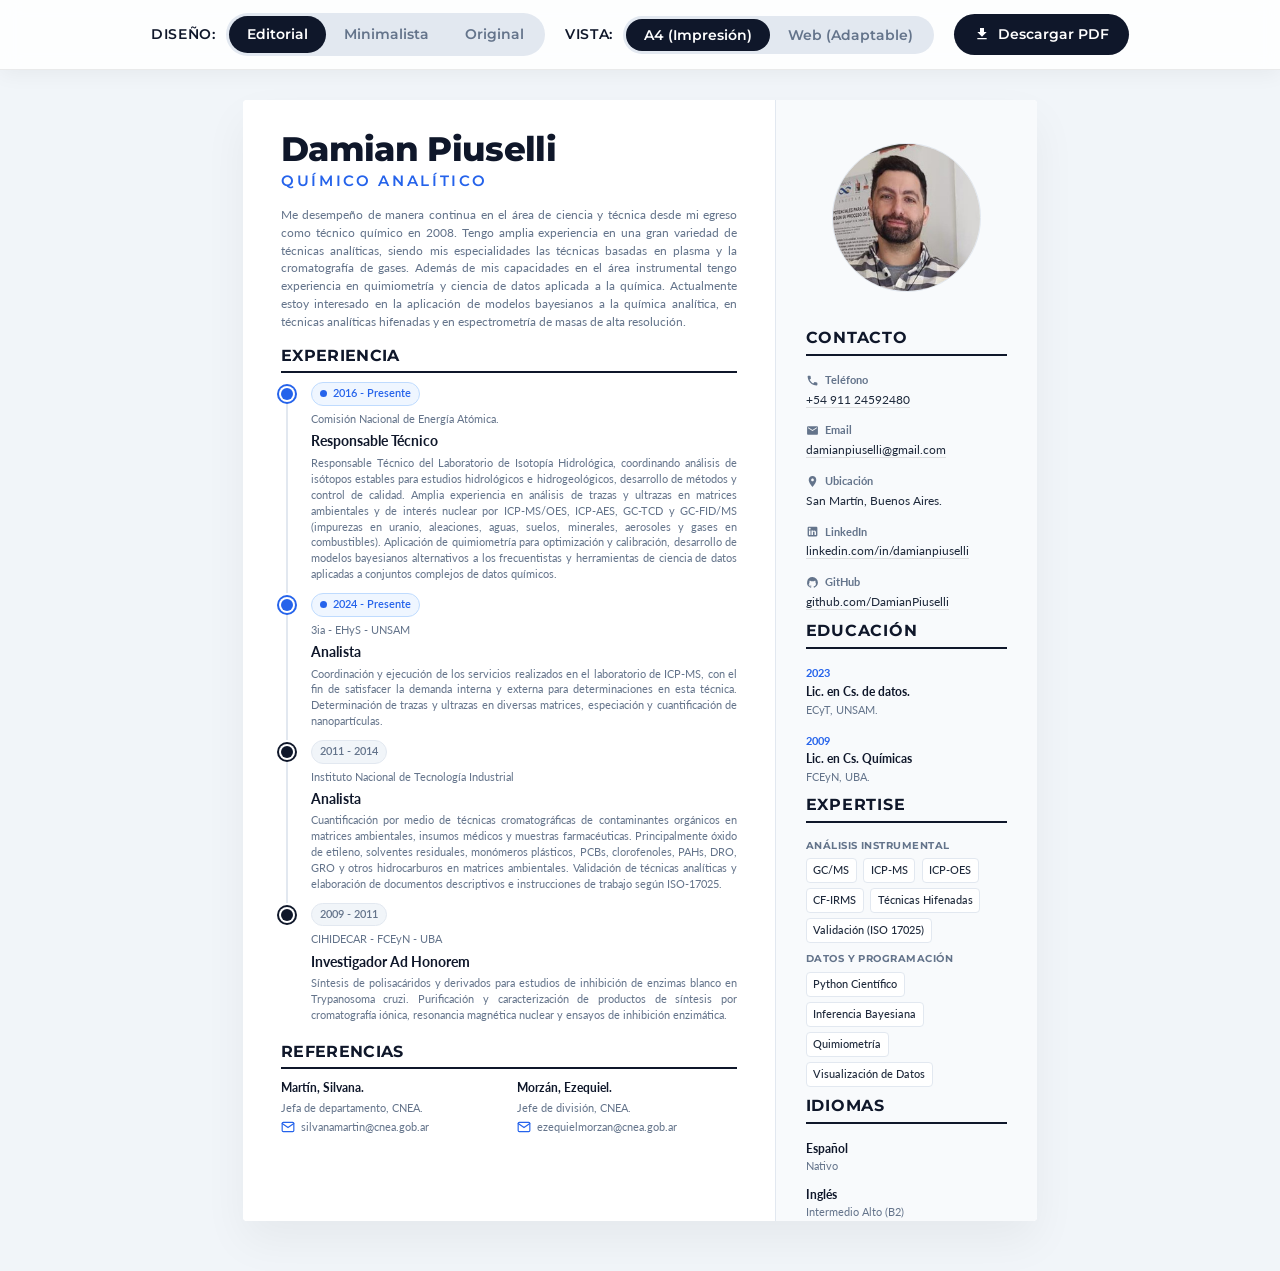
==== commit 17d602c1: "chore: correct lab name and add CF-IRMS tag to all CV templates" ====
--- a/index.html
+++ b/index.html
@@ -81,7 +81,7 @@
               </div>
               <h3 class="job-title">Responsable Técnico</h3>
               <p class="job-desc">
-                Responsable Técnico del Laboratorio de Hidrología Isotópica, coordinando análisis de isótopos estables para estudios hidrológicos e hidrogeológicos, desarrollo de métodos y control de calidad. Amplia experiencia en análisis de trazas y ultrazas en matrices ambientales y de interés nuclear por ICP-MS/OES, ICP-AES, GC-TCD y GC-FID/MS (impurezas en uranio, aleaciones, aguas, suelos, minerales, aerosoles y gases en combustibles). Aplicación de quimiometría para optimización y calibración, desarrollo de modelos bayesianos alternativos a los frecuentistas y herramientas de ciencia de datos aplicadas a conjuntos complejos de datos químicos.
+                Responsable Técnico del Laboratorio de Isotopía Hidrológica, coordinando análisis de isótopos estables para estudios hidrológicos e hidrogeológicos, desarrollo de métodos y control de calidad. Amplia experiencia en análisis de trazas y ultrazas en matrices ambientales y de interés nuclear por ICP-MS/OES, ICP-AES, GC-TCD y GC-FID/MS (impurezas en uranio, aleaciones, aguas, suelos, minerales, aerosoles y gases en combustibles). Aplicación de quimiometría para optimización y calibración, desarrollo de modelos bayesianos alternativos a los frecuentistas y herramientas de ciencia de datos aplicadas a conjuntos complejos de datos químicos.
               </p>
             </article>
 
@@ -234,6 +234,7 @@
             <span class="tag">GC/MS</span>
             <span class="tag">ICP-MS</span>
             <span class="tag">ICP-OES</span>
+            <span class="tag">CF-IRMS</span>
             <span class="tag">Técnicas Hifenadas</span>
             <span class="tag">Validación (ISO 17025)</span>
           </div>
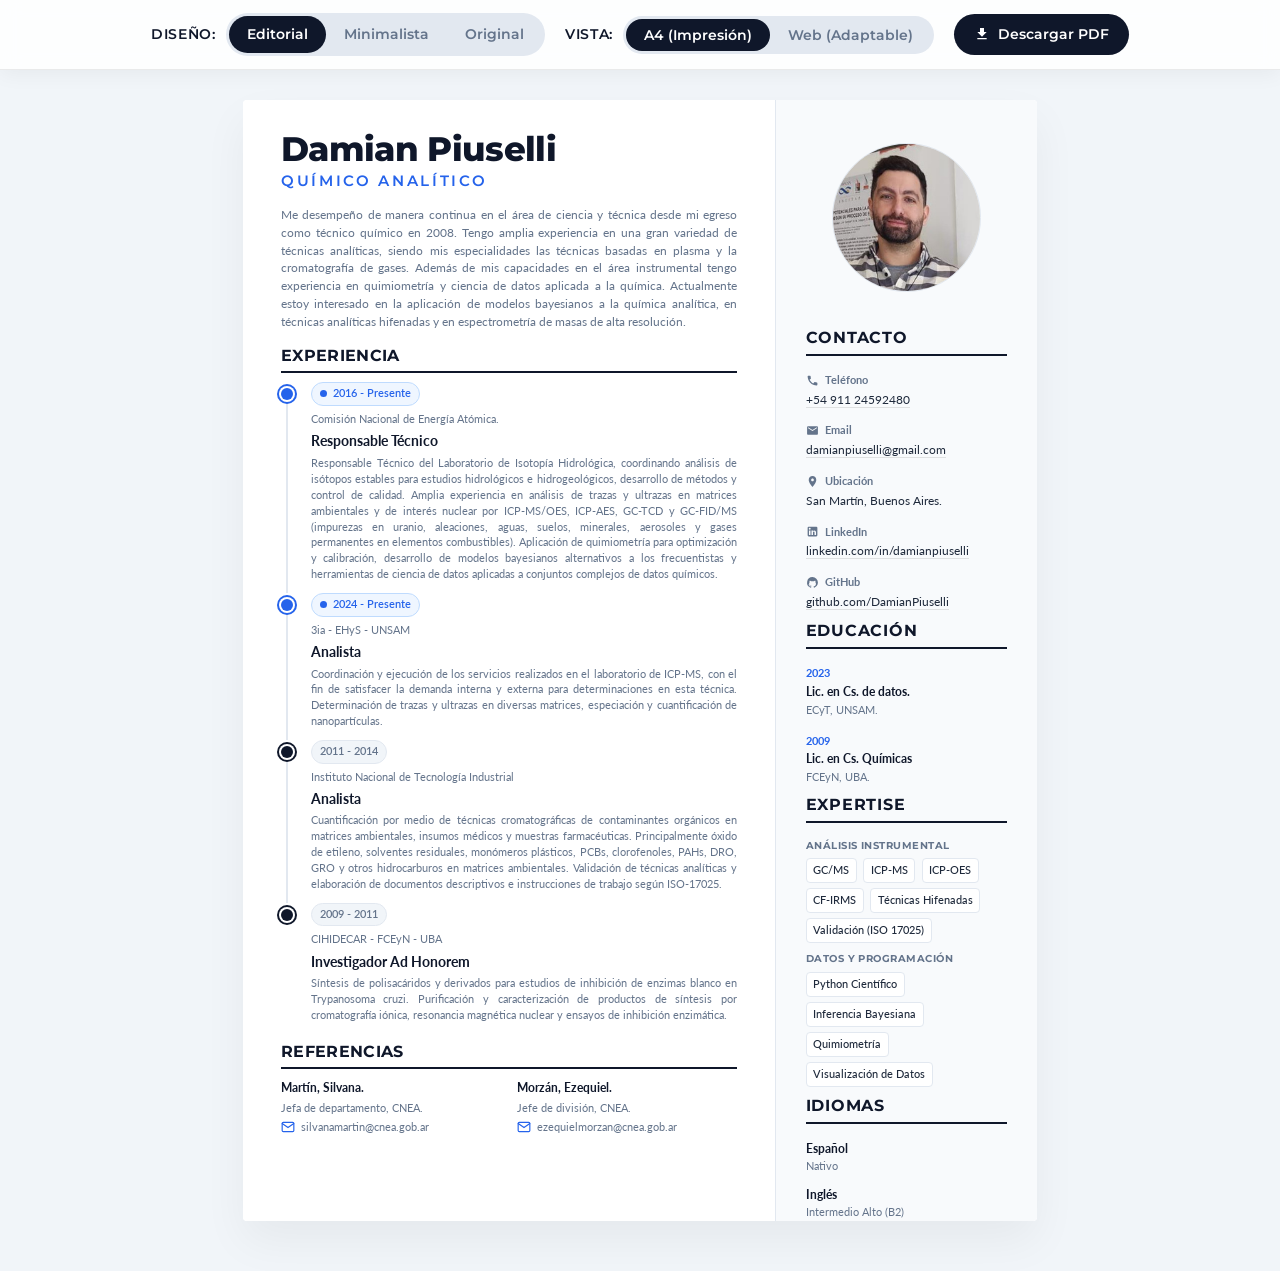
==== commit fbe7ffad: "chore: refine gas phrasing in CNEA description across all templates" ====
--- a/index.html
+++ b/index.html
@@ -81,7 +81,7 @@
               </div>
               <h3 class="job-title">Responsable Técnico</h3>
               <p class="job-desc">
-                Responsable Técnico del Laboratorio de Isotopía Hidrológica, coordinando análisis de isótopos estables para estudios hidrológicos e hidrogeológicos, desarrollo de métodos y control de calidad. Amplia experiencia en análisis de trazas y ultrazas en matrices ambientales y de interés nuclear por ICP-MS/OES, ICP-AES, GC-TCD y GC-FID/MS (impurezas en uranio, aleaciones, aguas, suelos, minerales, aerosoles y gases en combustibles). Aplicación de quimiometría para optimización y calibración, desarrollo de modelos bayesianos alternativos a los frecuentistas y herramientas de ciencia de datos aplicadas a conjuntos complejos de datos químicos.
+                Responsable Técnico del Laboratorio de Isotopía Hidrológica, coordinando análisis de isótopos estables para estudios hidrológicos e hidrogeológicos, desarrollo de métodos y control de calidad. Amplia experiencia en análisis de trazas y ultrazas en matrices ambientales y de interés nuclear por ICP-MS/OES, ICP-AES, GC-TCD y GC-FID/MS (impurezas en uranio, aleaciones, aguas, suelos, minerales, aerosoles y gases permanentes en elementos combustibles). Aplicación de quimiometría para optimización y calibración, desarrollo de modelos bayesianos alternativos a los frecuentistas y herramientas de ciencia de datos aplicadas a conjuntos complejos de datos químicos.
               </p>
             </article>
 
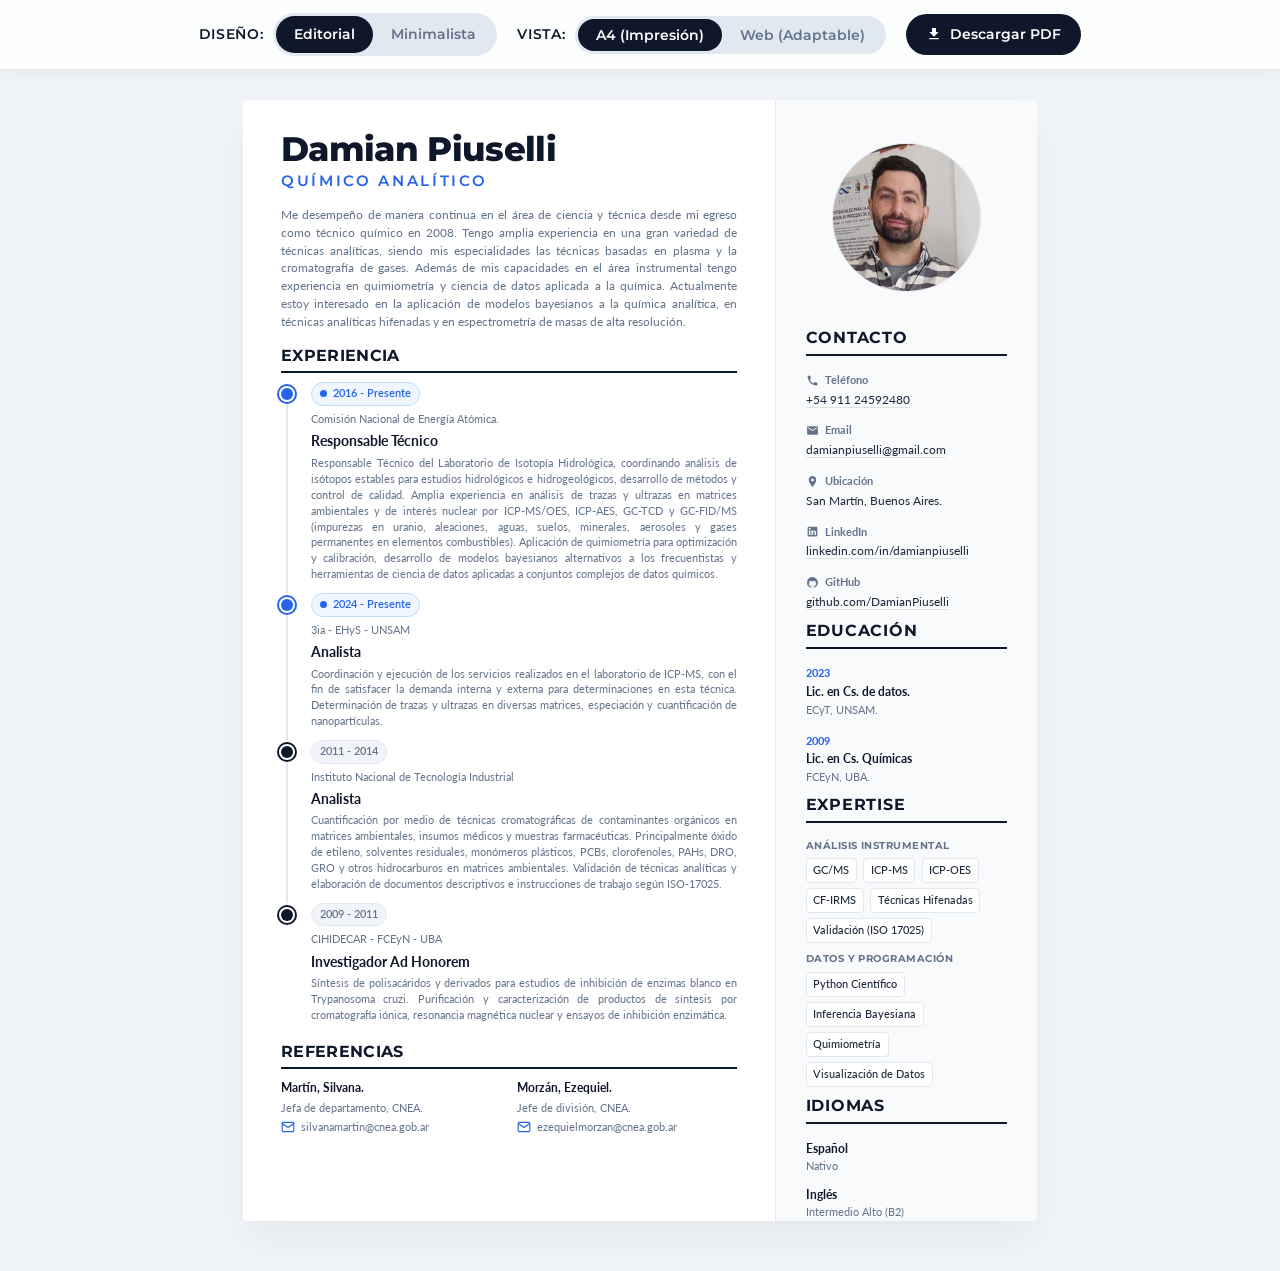
==== commit 09f3ac17: "chore: remove original layout template and _CV Resume.pdf" ====
--- a/index.html
+++ b/index.html
@@ -25,7 +25,6 @@
       <div class="view-switch">
         <a href="index.html" class="view-btn active" id="btnDesignEditorial">Editorial</a>
         <a href="cv_minimalist.html" class="view-btn" id="btnDesignMinimalist">Minimalista</a>
-        <a href="cv_original.html" class="view-btn" id="btnDesignOriginal">Original</a>
       </div>
     </div>
 
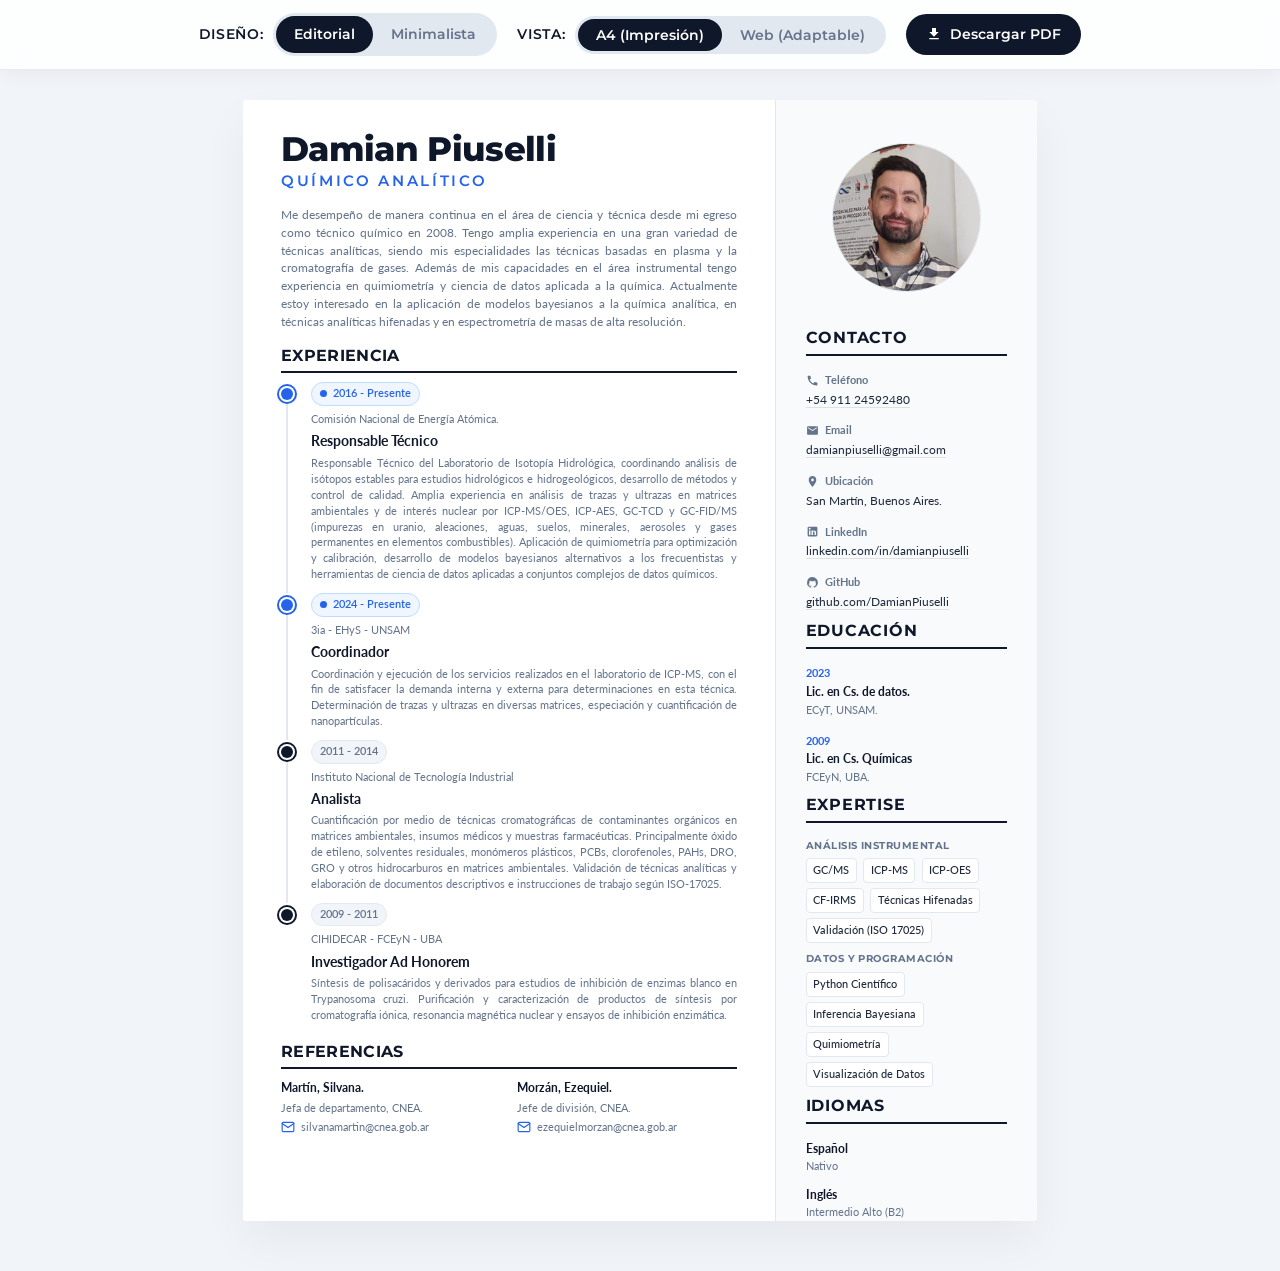
==== commit c2a384fd: "chore: update UNSAM job title to Coordinador in HTML templates and pre-generated PDFs" ====
--- a/index.html
+++ b/index.html
@@ -90,7 +90,7 @@
                 <span class="job-date"><span class="active-badge"></span>2024 - Presente</span>
                 <span class="job-company">3ia - EHyS - UNSAM</span>
               </div>
-              <h3 class="job-title">Analista</h3>
+              <h3 class="job-title">Coordinador</h3>
               <p class="job-desc">
                 Coordinación y ejecución de los servicios realizados en el laboratorio de ICP-MS, con el fin de satisfacer la demanda interna y externa para determinaciones en esta técnica. Determinación de trazas y ultrazas en diversas matrices, especiación y cuantificación de nanopartículas.
               </p>
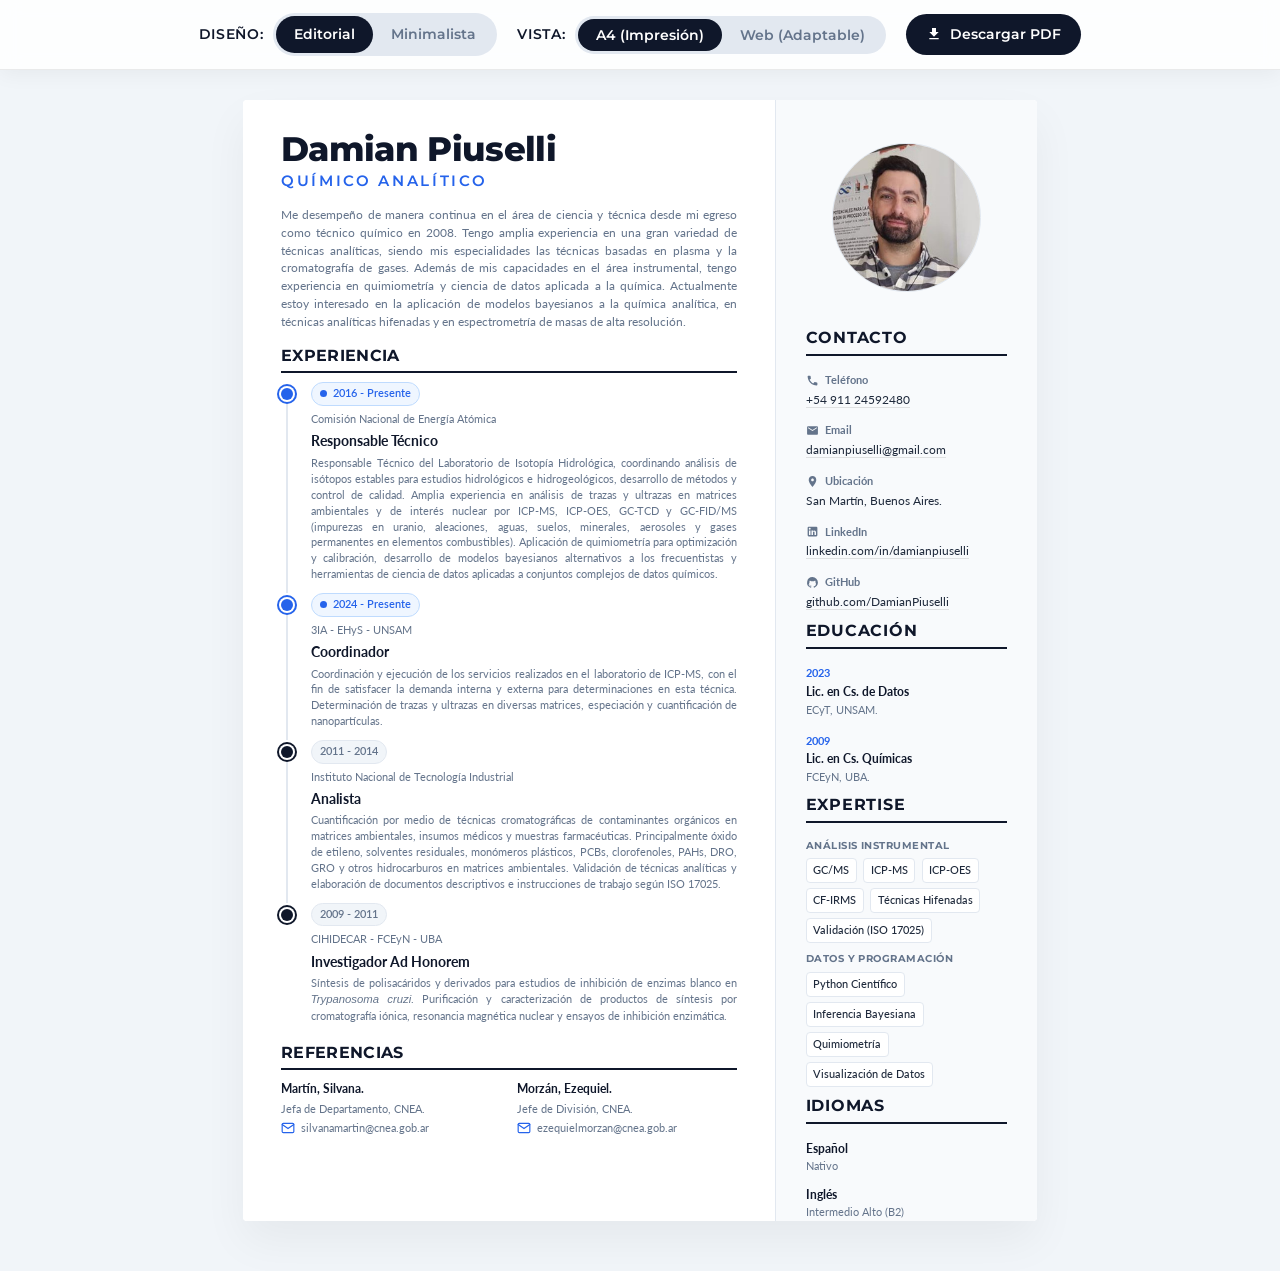
==== commit 17b9b214: "Fix typo in ICP techniques, polish grammar and update PDFs" ====
--- a/index.html
+++ b/index.html
@@ -63,7 +63,7 @@
           
           <!-- Summary -->
           <p class="summary-text">
-            Me desempeño de manera continua en el área de ciencia y técnica desde mi egreso como técnico químico en 2008. Tengo amplia experiencia en una gran variedad de técnicas analíticas, siendo mis especialidades las técnicas basadas en plasma y la cromatografía de gases. Además de mis capacidades en el área instrumental tengo experiencia en quimiometría y ciencia de datos aplicada a la química. Actualmente estoy interesado en la aplicación de modelos bayesianos a la química analítica, en técnicas analíticas hifenadas y en espectrometría de masas de alta resolución.
+            Me desempeño de manera continua en el área de ciencia y técnica desde mi egreso como técnico químico en 2008. Tengo amplia experiencia en una gran variedad de técnicas analíticas, siendo mis especialidades las técnicas basadas en plasma y la cromatografía de gases. Además de mis capacidades en el área instrumental, tengo experiencia en quimiometría y ciencia de datos aplicada a la química. Actualmente estoy interesado en la aplicación de modelos bayesianos a la química analítica, en técnicas analíticas hifenadas y en espectrometría de masas de alta resolución.
           </p>
         </div>
         
@@ -76,11 +76,11 @@
             <article class="timeline-item active-job">
               <div class="job-meta">
                 <span class="job-date"><span class="active-badge"></span>2016 - Presente</span>
-                <span class="job-company">Comisión Nacional de Energía Atómica.</span>
+                <span class="job-company">Comisión Nacional de Energía Atómica</span>
               </div>
               <h3 class="job-title">Responsable Técnico</h3>
               <p class="job-desc">
-                Responsable Técnico del Laboratorio de Isotopía Hidrológica, coordinando análisis de isótopos estables para estudios hidrológicos e hidrogeológicos, desarrollo de métodos y control de calidad. Amplia experiencia en análisis de trazas y ultrazas en matrices ambientales y de interés nuclear por ICP-MS/OES, ICP-AES, GC-TCD y GC-FID/MS (impurezas en uranio, aleaciones, aguas, suelos, minerales, aerosoles y gases permanentes en elementos combustibles). Aplicación de quimiometría para optimización y calibración, desarrollo de modelos bayesianos alternativos a los frecuentistas y herramientas de ciencia de datos aplicadas a conjuntos complejos de datos químicos.
+                Responsable Técnico del Laboratorio de Isotopía Hidrológica, coordinando análisis de isótopos estables para estudios hidrológicos e hidrogeológicos, desarrollo de métodos y control de calidad. Amplia experiencia en análisis de trazas y ultrazas en matrices ambientales y de interés nuclear por ICP-MS, ICP-OES, GC-TCD y GC-FID/MS (impurezas en uranio, aleaciones, aguas, suelos, minerales, aerosoles y gases permanentes en elementos combustibles). Aplicación de quimiometría para optimización y calibración, desarrollo de modelos bayesianos alternativos a los frecuentistas y herramientas de ciencia de datos aplicadas a conjuntos complejos de datos químicos.
               </p>
             </article>
 
@@ -88,7 +88,7 @@
             <article class="timeline-item active-job">
               <div class="job-meta">
                 <span class="job-date"><span class="active-badge"></span>2024 - Presente</span>
-                <span class="job-company">3ia - EHyS - UNSAM</span>
+                <span class="job-company">3IA - EHyS - UNSAM</span>
               </div>
               <h3 class="job-title">Coordinador</h3>
               <p class="job-desc">
@@ -104,7 +104,7 @@
               </div>
               <h3 class="job-title">Analista</h3>
               <p class="job-desc">
-                Cuantificación por medio de técnicas cromatográficas de contaminantes orgánicos en matrices ambientales, insumos médicos y muestras farmacéuticas. Principalmente óxido de etileno, solventes residuales, monómeros plásticos, PCBs, clorofenoles, PAHs, DRO, GRO y otros hidrocarburos en matrices ambientales. Validación de técnicas analíticas y elaboración de documentos descriptivos e instrucciones de trabajo según ISO-17025.
+                Cuantificación por medio de técnicas cromatográficas de contaminantes orgánicos en matrices ambientales, insumos médicos y muestras farmacéuticas. Principalmente óxido de etileno, solventes residuales, monómeros plásticos, PCBs, clorofenoles, PAHs, DRO, GRO y otros hidrocarburos en matrices ambientales. Validación de técnicas analíticas y elaboración de documentos descriptivos e instrucciones de trabajo según ISO 17025.
               </p>
             </article>
 
@@ -116,7 +116,7 @@
               </div>
               <h3 class="job-title">Investigador Ad Honorem</h3>
               <p class="job-desc">
-                Síntesis de polisacáridos y derivados para estudios de inhibición de enzimas blanco en Trypanosoma cruzi. Purificación y caracterización de productos de síntesis por cromatografía iónica, resonancia magnética nuclear y ensayos de inhibición enzimática.
+                Síntesis de polisacáridos y derivados para estudios de inhibición de enzimas blanco en <i>Trypanosoma cruzi</i>. Purificación y caracterización de productos de síntesis por cromatografía iónica, resonancia magnética nuclear y ensayos de inhibición enzimática.
               </p>
             </article>
           </div>
@@ -128,7 +128,7 @@
           <div class="references-grid">
             <div class="ref-item">
               <div class="ref-name">Martín, Silvana.</div>
-              <div class="ref-role">Jefa de departamento, CNEA.</div>
+              <div class="ref-role">Jefa de Departamento, CNEA.</div>
               <div class="ref-email">
                 <svg class="ref-email-icon" viewBox="0 0 24 24"><path d="M4 4h16c1.1 0 2 .9 2 2v12c0 1.1-.9 2-2 2H4c-1.1 0-2-.9-2-2V6c0-1.1.9-2 2-2z"></path><polyline points="22,6 12,13 2,6"></polyline></svg>
                 <a href="mailto:silvanamartin@cnea.gob.ar">silvanamartin@cnea.gob.ar</a>
@@ -137,7 +137,7 @@
             
             <div class="ref-item">
               <div class="ref-name">Morzán, Ezequiel.</div>
-              <div class="ref-role">Jefe de división, CNEA.</div>
+              <div class="ref-role">Jefe de División, CNEA.</div>
               <div class="ref-email">
                 <svg class="ref-email-icon" viewBox="0 0 24 24"><path d="M4 4h16c1.1 0 2 .9 2 2v12c0 1.1-.9 2-2 2H4c-1.1 0-2-.9-2-2V6c0-1.1.9-2 2-2z"></path><polyline points="22,6 12,13 2,6"></polyline></svg>
                 <a href="mailto:ezequielmorzan@cnea.gob.ar">ezequielmorzan@cnea.gob.ar</a>
@@ -213,7 +213,7 @@
           
           <div class="education-item">
             <div class="edu-year">2023</div>
-            <div class="edu-degree">Lic. en Cs. de datos.</div>
+            <div class="edu-degree">Lic. en Cs. de Datos</div>
             <div class="edu-school">ECyT, UNSAM.</div>
           </div>
           
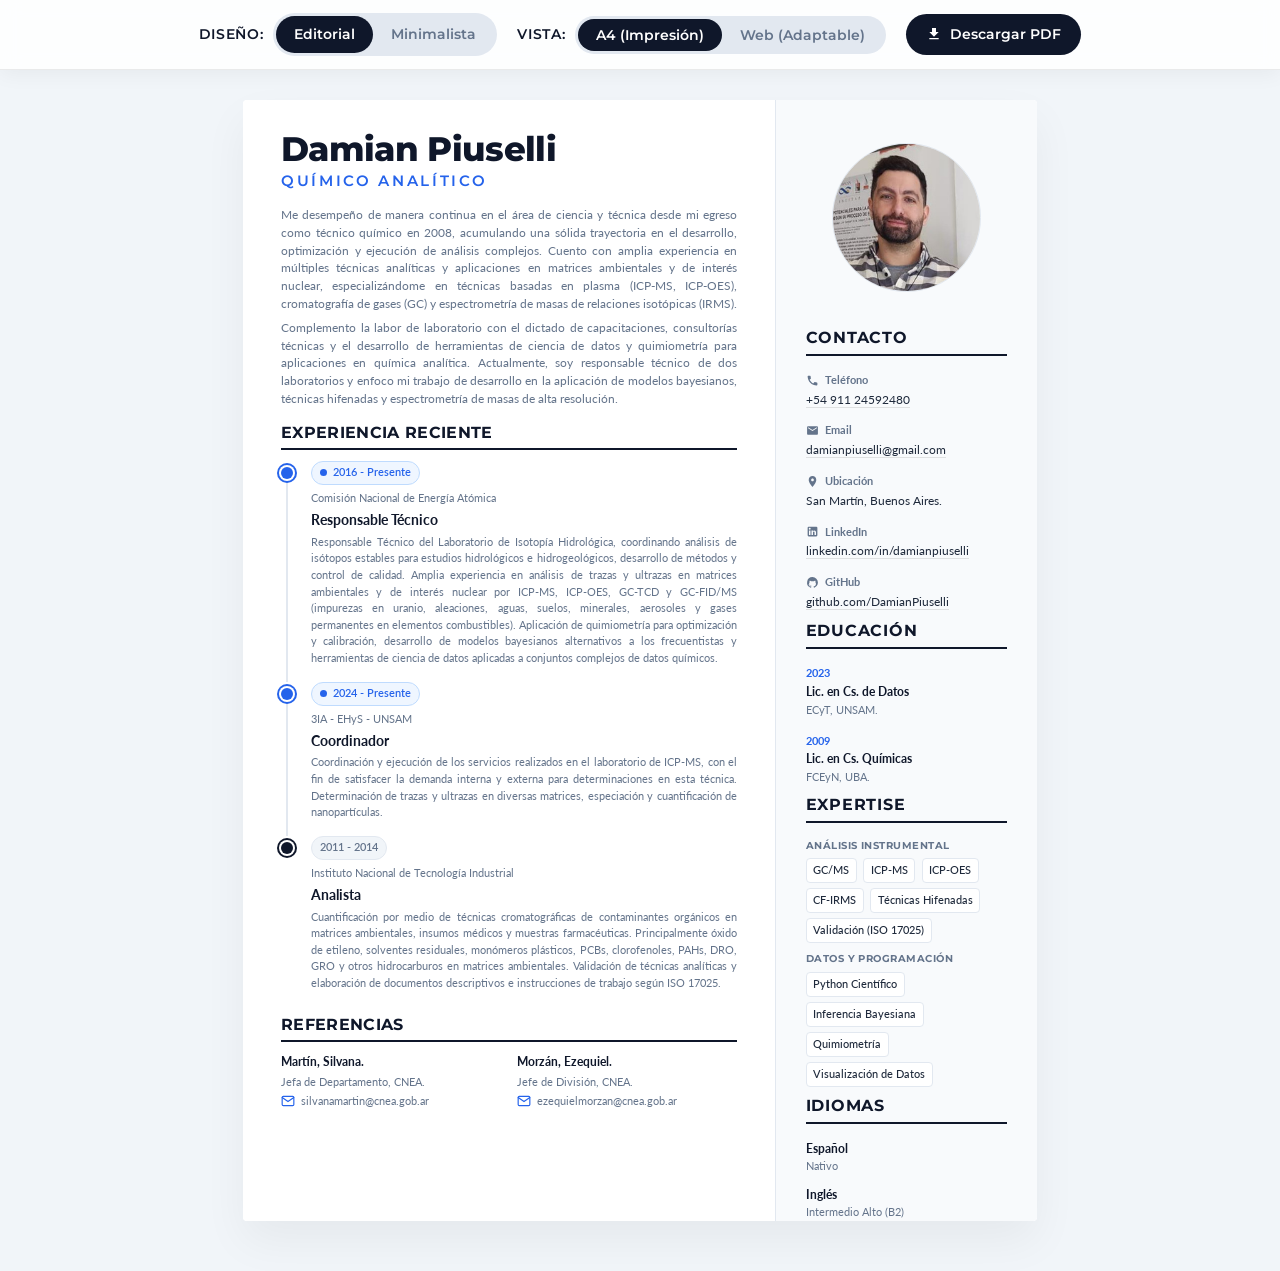
==== commit 47931f8e: "Update CV summary narrative, experience items, and refine vertical layout spacing" ====
--- a/index.html
+++ b/index.html
@@ -62,14 +62,17 @@
           </header>
           
           <!-- Summary -->
+          <p class="summary-text" style="margin-bottom: 0.5em;">
+            Me desempeño de manera continua en el área de ciencia y técnica desde mi egreso como técnico químico en 2008, acumulando una sólida trayectoria en el desarrollo, optimización y ejecución de análisis complejos. Cuento con amplia experiencia en múltiples técnicas analíticas y aplicaciones en matrices ambientales y de interés nuclear, especializándome en técnicas basadas en plasma (ICP-MS, ICP-OES), cromatografía de gases (GC) y espectrometría de masas de relaciones isotópicas (IRMS).
+          </p>
           <p class="summary-text">
-            Me desempeño de manera continua en el área de ciencia y técnica desde mi egreso como técnico químico en 2008. Tengo amplia experiencia en una gran variedad de técnicas analíticas, siendo mis especialidades las técnicas basadas en plasma y la cromatografía de gases. Además de mis capacidades en el área instrumental, tengo experiencia en quimiometría y ciencia de datos aplicada a la química. Actualmente estoy interesado en la aplicación de modelos bayesianos a la química analítica, en técnicas analíticas hifenadas y en espectrometría de masas de alta resolución.
+            Complemento la labor de laboratorio con el dictado de capacitaciones, consultorías técnicas y el desarrollo de herramientas de ciencia de datos y quimiometría para aplicaciones en química analítica. Actualmente, soy responsable técnico de dos laboratorios y enfoco mi trabajo de desarrollo en la aplicación de modelos bayesianos, técnicas hifenadas y espectrometría de masas de alta resolución.
           </p>
         </div>
         
         <!-- Experience -->
         <section aria-labelledby="heading-experiencia">
-          <h2>Experiencia</h2>
+          <h2>Experiencia Reciente</h2>
           
           <div class="timeline">
             <!-- Experience Item 1 -->
@@ -105,18 +108,6 @@
               <h3 class="job-title">Analista</h3>
               <p class="job-desc">
                 Cuantificación por medio de técnicas cromatográficas de contaminantes orgánicos en matrices ambientales, insumos médicos y muestras farmacéuticas. Principalmente óxido de etileno, solventes residuales, monómeros plásticos, PCBs, clorofenoles, PAHs, DRO, GRO y otros hidrocarburos en matrices ambientales. Validación de técnicas analíticas y elaboración de documentos descriptivos e instrucciones de trabajo según ISO 17025.
-              </p>
-            </article>
-
-            <!-- Experience Item 4 -->
-            <article class="timeline-item">
-              <div class="job-meta">
-                <span class="job-date">2009 - 2011</span>
-                <span class="job-company">CIHIDECAR - FCEyN - UBA</span>
-              </div>
-              <h3 class="job-title">Investigador Ad Honorem</h3>
-              <p class="job-desc">
-                Síntesis de polisacáridos y derivados para estudios de inhibición de enzimas blanco en <i>Trypanosoma cruzi</i>. Purificación y caracterización de productos de síntesis por cromatografía iónica, resonancia magnética nuclear y ensayos de inhibición enzimática.
               </p>
             </article>
           </div>
--- a/style.css
+++ b/style.css
@@ -497,7 +497,6 @@
   margin-bottom: 1em;
 }
 
-/* Content Headings */
 .main-content h2 {
   font-family: var(--font-headings);
   font-size: 1.22em;
@@ -505,8 +504,8 @@
   color: var(--primary-color);
   border-bottom: 2px solid var(--primary-color);
   padding-bottom: 0.2em;
-  margin-top: 1.1em;
-  margin-bottom: 0.6em;
+  margin-top: 1.35em;
+  margin-bottom: 0.7em;
   letter-spacing: 0.02em;
   text-transform: uppercase;
 }
@@ -524,7 +523,7 @@
 .timeline-item {
   position: relative;
   padding-left: 2.2em;
-  padding-bottom: 0.8em;
+  padding-bottom: 1.15em;
   transition: transform 0.25s cubic-bezier(0.4, 0, 0.2, 1);
 }
 
@@ -635,13 +634,13 @@
 .job-desc {
   font-size: 0.84em;
   color: var(--text-muted);
-  line-height: 1.4;
+  line-height: 1.46;
   text-align: justify;
 }
 
 /* References */
 .main-content section[aria-labelledby="heading-referencias"] {
-  margin-top: 1.2em;
+  margin-top: 1.5em;
 }
 
 .references-grid {
